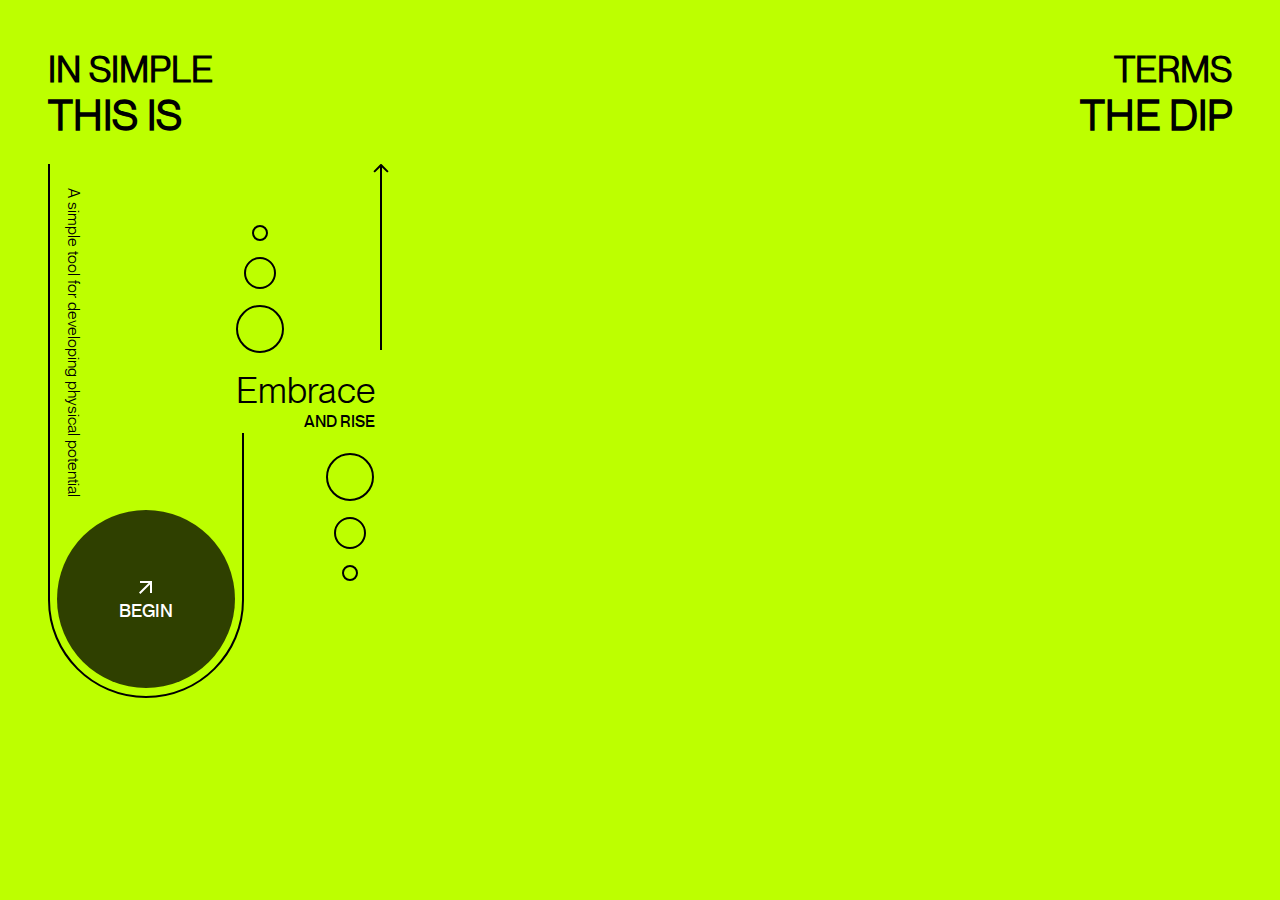
==== index.html @ 03c1efed "Colors are now set as variables" ====
<!DOCTYPE html>
<html lang="en">
<head>
    <meta charset="UTF-8">
    <meta http-equiv="X-UA-Compatible" content="IE=edge">
    <meta name="viewport" content="width=device-width, initial-scale=1.0">

    <!-- Style CSS -->
    <link rel="stylesheet" href="css-&-scss/style.css">
    <!-- Style CSS -->

    <title>The DIP</title>
</head>
<body>
    <div id="entry-screen" class="content-wrapper-dip">
    
        <!-- ::::: App title ::::: -->
        <div class="introductions">
            <div class="text-line-1">
                <h1 class="display-6">IN SIMPLE</h1>
                <h1 class="display-6">TERMS</h1>
            </div>
            <div class="text-line-2">
                <h1 class="display-5">THIS IS</h1>
                <h1 class="display-5">THE DIP</h1>
            </div>
        </div>
        <!-- ::::: App title ::::: -->

        <!-- ::::: The enterance to the app ::::: -->
        <div class="gate">

            <!-- ::: Vertical explain text ::: -->
            <p class="vertical-text body-1">A simple tool for developing  physical potential</p>
            <!-- ::: Vertical explain text ::: -->

            <!-- ::: Begin button ::: -->
            <button onclick="window.location.href = 'workout-option.html';" class="begin-button lead-3">
                <img src="assets/icons/arrow_outward.svg" alt="Go icon">
                BEGIN
            </button>
            <!-- ::: Begin button ::: -->

            <!-- ::: Half circle with extending lines ::: -->
            <img src="assets/first-page-lines/fpl-01.svg" alt="simple-curved-line">
            <!-- ::: Half circle with extending lines ::: -->

            <!-- ::: Motivation section ::: -->
            <div class="motivation-section">
                <p class="display-6">Embrace</p>
                <p class="body-1-bold">AND RISE</p>
                <div class="circle-group-1">
                    <svg width="16" height="16" viewBox="0 0 16 16" fill="none" xmlns="http://www.w3.org/2000/svg">
                        <circle cx="8" cy="8" r="7" stroke="black" stroke-width="2"/>
                    </svg>
                    <svg width="32" height="32" viewBox="0 0 32 32" fill="none" xmlns="http://www.w3.org/2000/svg">
                        <circle cx="16" cy="16" r="15" stroke="black" stroke-width="2"/>
                    </svg>
                    <svg width="48" height="48" viewBox="0 0 48 48" fill="none" xmlns="http://www.w3.org/2000/svg">
                        <circle cx="24" cy="24" r="23" stroke="black" stroke-width="2"/>
                    </svg>                                                
                </div>
                <div class="circle-group-2">
                    <svg width="16" height="16" viewBox="0 0 16 16" fill="none" xmlns="http://www.w3.org/2000/svg">
                        <circle cx="8" cy="8" r="7" stroke="black" stroke-width="2"/>
                    </svg>
                    <svg width="32" height="32" viewBox="0 0 32 32" fill="none" xmlns="http://www.w3.org/2000/svg">
                        <circle cx="16" cy="16" r="15" stroke="black" stroke-width="2"/>
                    </svg>
                    <svg width="48" height="48" viewBox="0 0 48 48" fill="none" xmlns="http://www.w3.org/2000/svg">
                        <circle cx="24" cy="24" r="23" stroke="black" stroke-width="2"/>
                    </svg>                                                
                </div>
            </div>
            <!-- ::: Motivation section ::: -->

            <!-- ::: Always up arrow ::: -->
            <img class="fpl-02" src="assets/first-page-lines/fpl-02.svg" alt="always up arrow">
            <!-- ::: Always up arrow ::: -->
        </div>
        <!-- ::::: The enterance to the app ::::: -->

    </div> 
    <!-- <canvas id="gradient-canvas" data-transition-in /></canvas> -->
    <!-- ::::: Scripts ::::: -->
    <!-- <script src="js/Gradient.js"></script> -->
    <!-- <script src="js/app.js"></script> -->
    <!-- ::::: Scripts ::::: -->
</body>
</html>
---- css-&-scss/style.css ----
:root {
  --black: 0, 0, 0;
  --white: 255, 255, 255;
  --background-color: 189, 255, 0;
  --type-color-black: rgba(var(--black));
  --type-color-white: rgba(var(--white));
  --color-black-opacity: rgba(var(--black), 0.75);
}

@font-face {
  font-family: "pp_neue_montrealbold";
  src: url("../neue-montreal/ppneuemontreal-bold-webfont.woff2") format("woff2"), url("../neue-montreal/ppneuemontreal-bold-webfont.woff") format("woff");
  font-weight: normal;
  font-style: normal;
}
@font-face {
  font-family: "pp_neue_montrealbook";
  src: url("../neue-montreal/ppneuemontreal-book-webfont.woff2") format("woff2"), url("../neue-montreal/ppneuemontreal-book-webfont.woff") format("woff");
  font-weight: normal;
  font-style: normal;
}
@font-face {
  font-family: "pp_neue_montrealmedium";
  src: url("../neue-montreal/ppneuemontreal-medium-webfont.woff2") format("woff2"), url("../neue-montreal/ppneuemontreal-medium-webfont.woff") format("woff");
  font-weight: normal;
  font-style: normal;
}
@font-face {
  font-family: "pp_neue_montrealthin";
  src: url("../neue-montreal/ppneuemontreal-thin-webfont.woff2") format("woff2"), url("../neue-montreal/ppneuemontreal-thin-webfont.woff") format("woff");
  font-weight: normal;
  font-style: normal;
}
.display-3 {
  font-size: 64px;
  font-family: "pp_neue_montrealthin";
  color: var(--type-color-black);
}

.display-5 {
  font-size: 42px;
  font-family: "pp_neue_montrealbook";
}

.display-6 {
  font-size: 36px;
  font-family: "pp_neue_montrealbook";
}

.lead-3 {
  font-size: 18px;
  font-family: "pp_neue_montrealmedium";
}

.body-1 {
  font-size: 16px;
  font-family: "pp_neue_montrealbook";
  line-height: 1.5;
}

.body-1-bold {
  font-size: 16px;
  font-family: "pp_neue_montrealmedium";
}

button {
  border: none;
  padding: 1em;
  background-color: rgba(var(--black), 0.75);
  color: var(--type-color-white);
  font-size: 18px;
  font-family: "pp_neue_montrealmedium";
}

button:hover {
  transition: 2000;
  background-color: rgba(var(--black), 0.5);
  transition: 0.5s;
}

.gate button {
  width: 178px;
  height: 178px;
  border-radius: 100%;
}

.begin-button {
  display: flex;
  flex-direction: column;
  justify-content: center;
  align-items: center;
  position: absolute;
  top: 346px;
  left: 9px;
}

input {
  background: none;
  box-sizing: border-box;
  width: 100%;
  padding: 16px 0;
  text-align: center;
  border-radius: 16px;
  border: solid 2px var(--type-color-black);
  color: var(--type-color-black);
  transition: background 0.5s;
}

input:focus {
  background: rgba(var(--black), 0.75);
  color: var(--type-color-white);
}

input::-moz-placeholder {
  color: var(--type-color-black);
  font-size: 16px;
  font-family: "pp_neue_montrealbook";
  line-height: 1.5;
  -moz-transition: color 0.5s;
  transition: color 0.5s;
}

input::placeholder {
  color: var(--type-color-black);
  font-size: 16px;
  font-family: "pp_neue_montrealbook";
  line-height: 1.5;
  transition: color 0.5s;
}

input:focus::-moz-placeholder {
  color: rgba(var(--white), 0.5);
}

input:focus::placeholder {
  color: rgba(var(--white), 0.5);
}

input[type=date],
input[type=time] {
  padding-left: 24px;
  padding-right: 24px;
}

body {
  margin: 0px;
  padding: 0px;
  box-sizing: border-box;
  background: rgb(var(--background-color));
}

#entry-screen {
  margin: 48px 0px;
}

#workout-option-screen {
  margin-top: 24px;
}

#date-and-time-screen {
  height: 100vh;
}

.introductions {
  display: flex;
  flex-direction: column;
  padding-bottom: 24px;
}
.introductions .text-line-1,
.introductions .text-line-2 {
  display: flex;
  flex-direction: row;
  justify-content: space-between;
  padding: 0 48px;
  margin: 0px;
}
.introductions h1 {
  padding: 0px;
  margin: 0px;
}

.gate {
  position: relative;
  margin: 0 48px;
}

.vertical-text {
  color: var(--type-color-black);
  position: absolute;
  rotate: 90deg;
  top: 150px;
  left: -130px;
}

.motivation-section {
  position: absolute;
  left: 188px;
  top: 205px;
}
.motivation-section p {
  padding: 0px;
  margin: 0px;
}
.motivation-section .body-1-bold {
  text-align: right;
}

.fpl-02 {
  position: absolute;
  left: 325px;
}

.circle-group-1 {
  position: absolute;
  top: -144px;
  display: flex;
  flex-direction: column;
  align-items: center;
  gap: 16px;
}

.circle-group-2 {
  position: absolute;
  top: 84px;
  left: 90px;
  display: flex;
  flex-direction: column-reverse;
  align-items: center;
  gap: 16px;
}

.workout-selector .carousel {
  font-size: 0px;
  cursor: pointer;
  overflow: hidden;
  white-space: nowrap;
}

.carousel img {
  height: 275px;
  width: 100%;
}

.carousel img:first-child {
  margin-left: 0px;
}

.vertical-crop-mark-wrapper {
  display: flex;
  justify-content: center;
}
.vertical-crop-mark-wrapper .top-crop-mark {
  padding-bottom: 32px;
}
.vertical-crop-mark-wrapper .bottom-crop-mark {
  padding-top: 32px;
}

.horizontal-crop-mark-wrapper {
  display: flex;
  justify-content: space-between;
  padding: 0 24px;
  position: relative;
  top: 140px;
}

.indicator-dots {
  display: flex;
  flex-direction: row;
  gap: 24px;
  justify-content: center;
  padding: 24px 0px;
}
.indicator-dots .dot {
  padding: 0px;
  margin: 0px;
}

.activated-content .inactive-dot {
  display: none;
}
.activated-content .active-dot {
  display: block;
}

.inactivated-content .inactive-dot {
  display: block;
}
.inactivated-content .active-dot {
  display: none;
}

.inactive-workout-desc {
  display: none;
}

.active-workout-desc {
  display: flex;
}

.workout-desc {
  flex-direction: row;
  padding: 0px 24px;
  gap: 48px;
}
.workout-desc .text-block {
  display: flex;
  flex-direction: column;
  gap: 8px;
}
.workout-desc h1,
.workout-desc p {
  padding: 0px;
  margin: 0px;
  text-align: justify;
}
.workout-desc button {
  border-radius: 50px;
}

.date-and-time-option {
  display: flex;
  flex-direction: column;
  align-items: center;
  gap: 24px;
  padding: 0 24px;
}
.date-and-time-option .start-button {
  display: flex;
  flex-grow: 1;
  align-items: center;
  justify-content: center;
  gap: 4px;
  width: 100%;
  border-radius: 24px;
}
.date-and-time-option .top-crop-mark {
  padding-top: 24px;
}
.date-and-time-option .bottom-crop-mark {
  padding-bottom: 24px;
}

.start-button-wrapper {
  display: flex;
  width: 100%;
  flex-grow: 1;
}

.date-and-time-tittle-wrapper h1 {
  margin: 0px;
}

.date-and-time {
  display: flex;
  flex-direction: column;
  align-items: center;
  gap: 4px;
  width: 100%;
}
.date-and-time .dnt-forum {
  display: flex;
  justify-content: center;
  gap: 16px;
  width: 100%;
}
.date-and-time h1,
.date-and-time p {
  padding: 0px;
  margin: 0px;
}

.workout-option {
  display: flex;
  flex-direction: column;
  align-items: center;
  gap: 24px;
  height: 100vh;
  padding: 0 24px;
}
.workout-option .completion-button-wrapper {
  width: 100%;
  padding-bottom: 24px;
}
.workout-option .completion-button-wrapper button {
  width: 100%;
  display: flex;
  gap: 4px;
  justify-content: center;
  border-radius: 24px;
}

.workout-header {
  display: flex;
  flex-direction: column;
  align-items: center;
  justify-content: center;
  gap: 24px;
}
.workout-header .small-workout-icon-wrapper {
  padding-top: 24px;
}
.workout-header .workout-tittle-wrapper h1 {
  padding: 0px;
  margin: 0px;
}

.workout-content {
  display: flex;
  flex-direction: column;
  flex-grow: 1;
  gap: 24px;
  justify-content: center;
}

.current-workout-input-section {
  display: flex;
  flex-direction: column;
  align-items: center;
  gap: 4px;
  width: 100%;
}
.current-workout-input-section .wnr-forum {
  display: flex;
  justify-content: center;
  gap: 16px;
  width: 100%;
}
.current-workout-input-section h1,
.current-workout-input-section p {
  padding: 0px;
  margin: 0px;
}

.current-workout,
.previous-workout {
  display: flex;
  flex-direction: column;
  justify-content: center;
  align-items: center;
  gap: 4px;
}
.current-workout .current-stats,
.current-workout .previous-stats,
.previous-workout .current-stats,
.previous-workout .previous-stats {
  display: flex;
  flex-direction: row;
  justify-content: center;
  align-items: center;
  gap: 24px;
}
.current-workout .section-crop-marks,
.previous-workout .section-crop-marks {
  display: flex;
  flex-direction: row;
  justify-content: space-between;
  width: 380px;
  position: relative;
  bottom: 47px;
}
.current-workout p,
.current-workout h1,
.previous-workout p,
.previous-workout h1 {
  padding: 0px;
  padding: 0px;
  margin: 0px;
  margin: 0px;
}

#finish-screen {
  display: flex;
  flex-direction: column;
  gap: 48px;
  justify-content: center;
  align-items: center;
  height: 100vh;
}
#finish-screen h1, #finish-screen h2 {
  padding: 0px;
  margin: 0px;
  text-align: center;
}
#finish-screen .tittle-wrapper {
  width: 100%;
}
#finish-screen .section-crop-marks {
  display: flex;
  flex-direction: row;
  justify-content: space-between;
  width: 380px;
  position: relative;
  bottom: 24px;
}/*# sourceMappingURL=style.css.map */
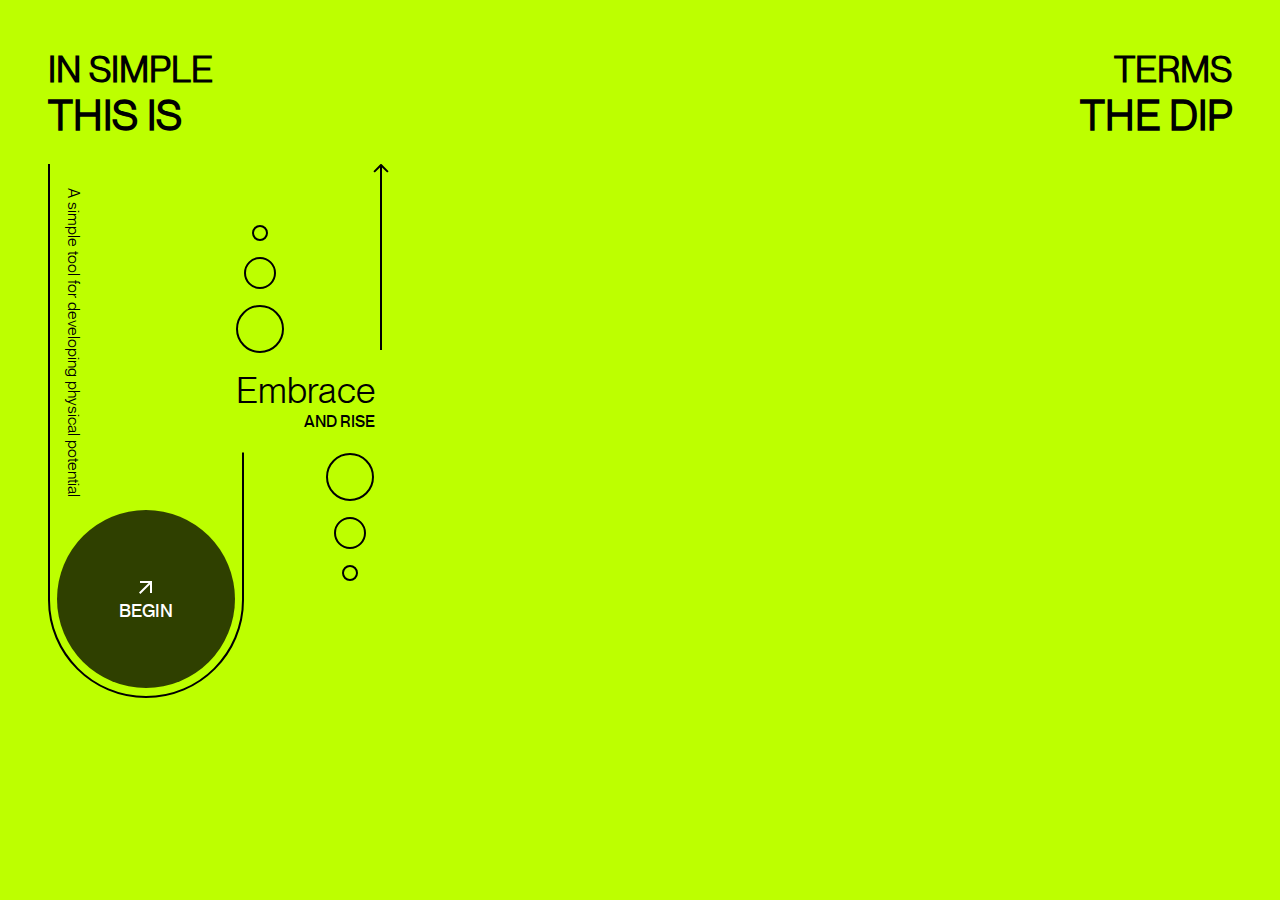
==== commit 2793dce1: "Added some line animations to first page" ====
--- a/index.html
+++ b/index.html
@@ -42,7 +42,10 @@
             <!-- ::: Begin button ::: -->
 
             <!-- ::: Half circle with extending lines ::: -->
-            <img src="assets/first-page-lines/fpl-01.svg" alt="simple-curved-line">
+            <svg class="curved-line" width="196" height="534" viewBox="0 0 196 534" fill="none" xmlns="http://www.w3.org/2000/svg" alt="simple-curved-line">
+                <path d="M1 0V436C1 489.572 44.4284 533 98 533C151.572 533 195 489.572 195 436V269" stroke="black" stroke-width="2"/>
+            </svg>
+            
             <!-- ::: Half circle with extending lines ::: -->
 
             <!-- ::: Motivation section ::: -->
@@ -50,24 +53,24 @@
                 <p class="display-6">Embrace</p>
                 <p class="body-1-bold">AND RISE</p>
                 <div class="circle-group-1">
-                    <svg width="16" height="16" viewBox="0 0 16 16" fill="none" xmlns="http://www.w3.org/2000/svg">
+                    <svg class="small-circle" width="16" height="16" viewBox="0 0 16 16" fill="none" xmlns="http://www.w3.org/2000/svg">
                         <circle cx="8" cy="8" r="7" stroke="black" stroke-width="2"/>
                     </svg>
-                    <svg width="32" height="32" viewBox="0 0 32 32" fill="none" xmlns="http://www.w3.org/2000/svg">
+                    <svg class="medium-circle" width="32" height="32" viewBox="0 0 32 32" fill="none" xmlns="http://www.w3.org/2000/svg">
                         <circle cx="16" cy="16" r="15" stroke="black" stroke-width="2"/>
                     </svg>
-                    <svg width="48" height="48" viewBox="0 0 48 48" fill="none" xmlns="http://www.w3.org/2000/svg">
+                    <svg class="big-circle" width="48" height="48" viewBox="0 0 48 48" fill="none" xmlns="http://www.w3.org/2000/svg">
                         <circle cx="24" cy="24" r="23" stroke="black" stroke-width="2"/>
                     </svg>                                                
                 </div>
                 <div class="circle-group-2">
-                    <svg width="16" height="16" viewBox="0 0 16 16" fill="none" xmlns="http://www.w3.org/2000/svg">
+                    <svg class="small-circle" width="16" height="16" viewBox="0 0 16 16" fill="none" xmlns="http://www.w3.org/2000/svg">
                         <circle cx="8" cy="8" r="7" stroke="black" stroke-width="2"/>
                     </svg>
-                    <svg width="32" height="32" viewBox="0 0 32 32" fill="none" xmlns="http://www.w3.org/2000/svg">
+                    <svg class="medium-circle" width="32" height="32" viewBox="0 0 32 32" fill="none" xmlns="http://www.w3.org/2000/svg">
                         <circle cx="16" cy="16" r="15" stroke="black" stroke-width="2"/>
                     </svg>
-                    <svg width="48" height="48" viewBox="0 0 48 48" fill="none" xmlns="http://www.w3.org/2000/svg">
+                    <svg class="big-circle" width="48" height="48" viewBox="0 0 48 48" fill="none" xmlns="http://www.w3.org/2000/svg">
                         <circle cx="24" cy="24" r="23" stroke="black" stroke-width="2"/>
                     </svg>                                                
                 </div>
@@ -75,7 +78,9 @@
             <!-- ::: Motivation section ::: -->
 
             <!-- ::: Always up arrow ::: -->
-            <img class="fpl-02" src="assets/first-page-lines/fpl-02.svg" alt="always up arrow">
+            <svg class="fpl-02" width="16" height="186" viewBox="0 0 16 186" fill="none" xmlns="http://www.w3.org/2000/svg">
+                <path d="M8.70711 0.292893C8.31658 -0.0976311 7.68342 -0.0976311 7.29289 0.292893L0.928932 6.65685C0.538408 7.04738 0.538408 7.68054 0.928932 8.07107C1.31946 8.46159 1.95262 8.46159 2.34315 8.07107L8 2.41421L13.6569 8.07107C14.0474 8.46159 14.6805 8.46159 15.0711 8.07107C15.4616 7.68054 15.4616 7.04738 15.0711 6.65685L8.70711 0.292893ZM7 1L7.00001 186L9.00001 186L9 1L7 1Z" fill="black"/>
+            </svg> 
             <!-- ::: Always up arrow ::: -->
         </div>
         <!-- ::::: The enterance to the app ::::: -->
--- a/css-&-scss/style.css
+++ b/css-&-scss/style.css
@@ -217,6 +217,7 @@
   flex-direction: column;
   align-items: center;
   gap: 16px;
+  min-width: 48px;
 }
 
 .circle-group-2 {
@@ -492,4 +493,74 @@
   width: 380px;
   position: relative;
   bottom: 24px;
+}
+
+.big-circle {
+  animation: big-shrinkage 2.5s linear forwards;
+  animation-iteration-count: infinite;
+}
+
+@keyframes big-shrinkage {
+  0% {
+    width: 48px;
+  }
+  50% {
+    width: 42px;
+  }
+  100% {
+    width: 48px;
+  }
+}
+.medium-circle {
+  animation: medium-shrinkage 2.5s linear;
+  animation-iteration-count: infinite;
+}
+
+@keyframes medium-shrinkage {
+  0% {
+    width: 28px;
+  }
+  50% {
+    width: 32px;
+  }
+  100% {
+    width: 28px;
+  }
+}
+.small-circle {
+  animation: small-shrinkage 2.5s linear;
+  animation-iteration-count: infinite;
+}
+
+@keyframes small-shrinkage {
+  0% {
+    width: 16px;
+  }
+  50% {
+    width: 12px;
+  }
+  100% {
+    width: 16px;
+  }
+}
+.curved-line {
+  stroke-dasharray: 908;
+  stroke-dashoffset: 20;
+  animation: curved-line-broken-stroke 5s linear;
+  animation-iteration-count: infinite;
+}
+
+@keyframes curved-line-broken-stroke {
+  0% {
+    stroke-dasharray: 908;
+    stroke-dashoffset: 20;
+  }
+  50% {
+    stroke-dasharray: 908;
+    stroke-dashoffset: 28;
+  }
+  100% {
+    stroke-dasharray: 908;
+    stroke-dashoffset: 20;
+  }
 }/*# sourceMappingURL=style.css.map */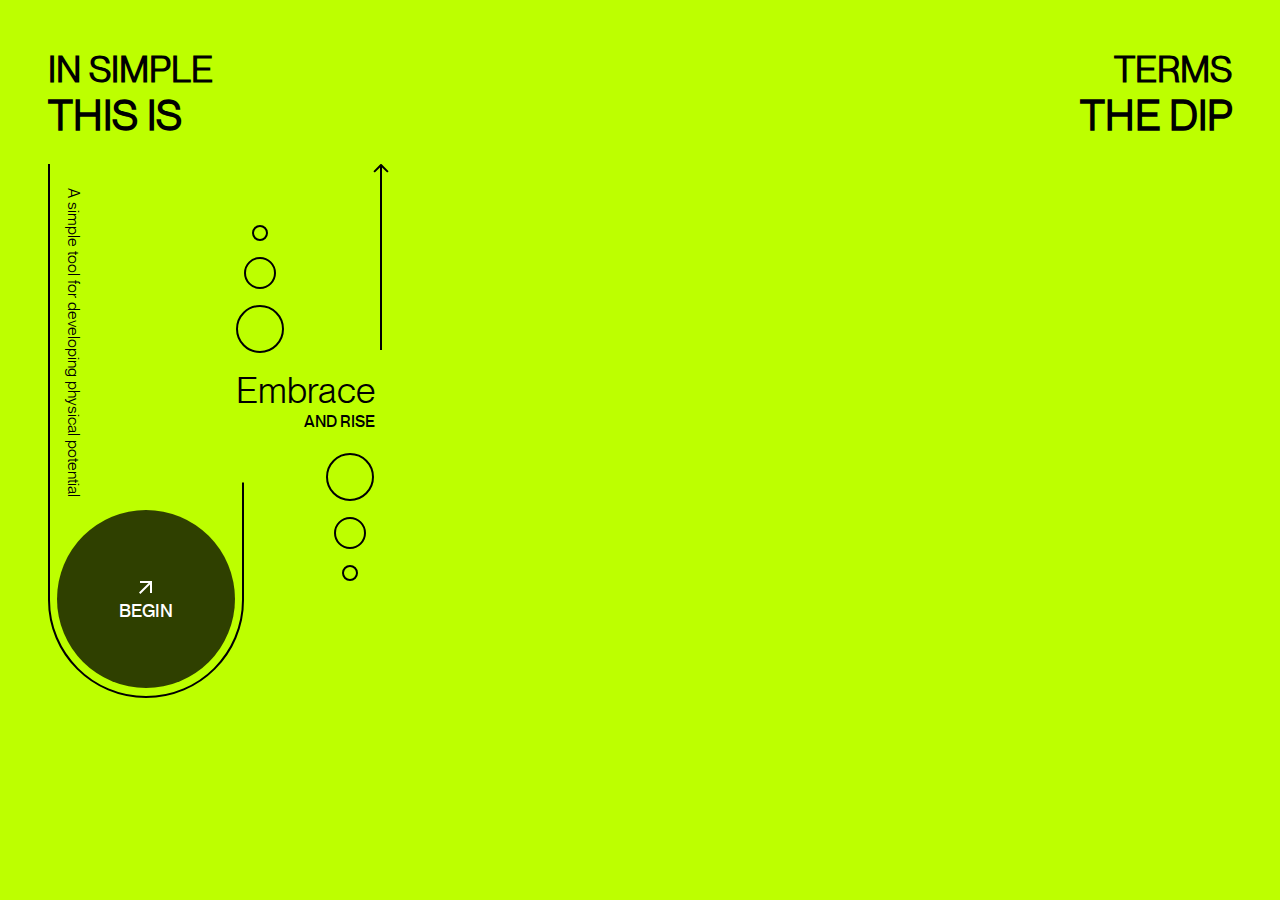
==== commit 7356beeb: "Added some interactivity to the index screen" ====
--- a/index.html
+++ b/index.html
@@ -78,7 +78,7 @@
             <!-- ::: Motivation section ::: -->
 
             <!-- ::: Always up arrow ::: -->
-            <svg class="fpl-02" width="16" height="186" viewBox="0 0 16 186" fill="none" xmlns="http://www.w3.org/2000/svg">
+            <svg class="always-up-arrow" width="16" height="186" viewBox="0 0 16 186" fill="none" xmlns="http://www.w3.org/2000/svg">
                 <path d="M8.70711 0.292893C8.31658 -0.0976311 7.68342 -0.0976311 7.29289 0.292893L0.928932 6.65685C0.538408 7.04738 0.538408 7.68054 0.928932 8.07107C1.31946 8.46159 1.95262 8.46159 2.34315 8.07107L8 2.41421L13.6569 8.07107C14.0474 8.46159 14.6805 8.46159 15.0711 8.07107C15.4616 7.68054 15.4616 7.04738 15.0711 6.65685L8.70711 0.292893ZM7 1L7.00001 186L9.00001 186L9 1L7 1Z" fill="black"/>
             </svg> 
             <!-- ::: Always up arrow ::: -->
--- a/css-&-scss/style.css
+++ b/css-&-scss/style.css
@@ -205,7 +205,7 @@
   text-align: right;
 }
 
-.fpl-02 {
+.always-up-arrow {
   position: absolute;
   left: 325px;
 }
@@ -545,7 +545,7 @@
 }
 .curved-line {
   stroke-dasharray: 908;
-  stroke-dashoffset: 20;
+  stroke-dashoffset: 50;
   animation: curved-line-broken-stroke 5s linear;
   animation-iteration-count: infinite;
 }
@@ -553,7 +553,7 @@
 @keyframes curved-line-broken-stroke {
   0% {
     stroke-dasharray: 908;
-    stroke-dashoffset: 20;
+    stroke-dashoffset: 50;
   }
   50% {
     stroke-dasharray: 908;
@@ -561,6 +561,23 @@
   }
   100% {
     stroke-dasharray: 908;
-    stroke-dashoffset: 20;
+    stroke-dashoffset: 50;
+  }
+}
+.always-up-arrow {
+  top: 0;
+  animation: arrow-movement 2.5s linear;
+  animation-iteration-count: infinite;
+}
+
+@keyframes arrow-movement {
+  0% {
+    top: 0px;
+  }
+  50% {
+    top: 8px;
+  }
+  100% {
+    top: 0px;
   }
 }/*# sourceMappingURL=style.css.map */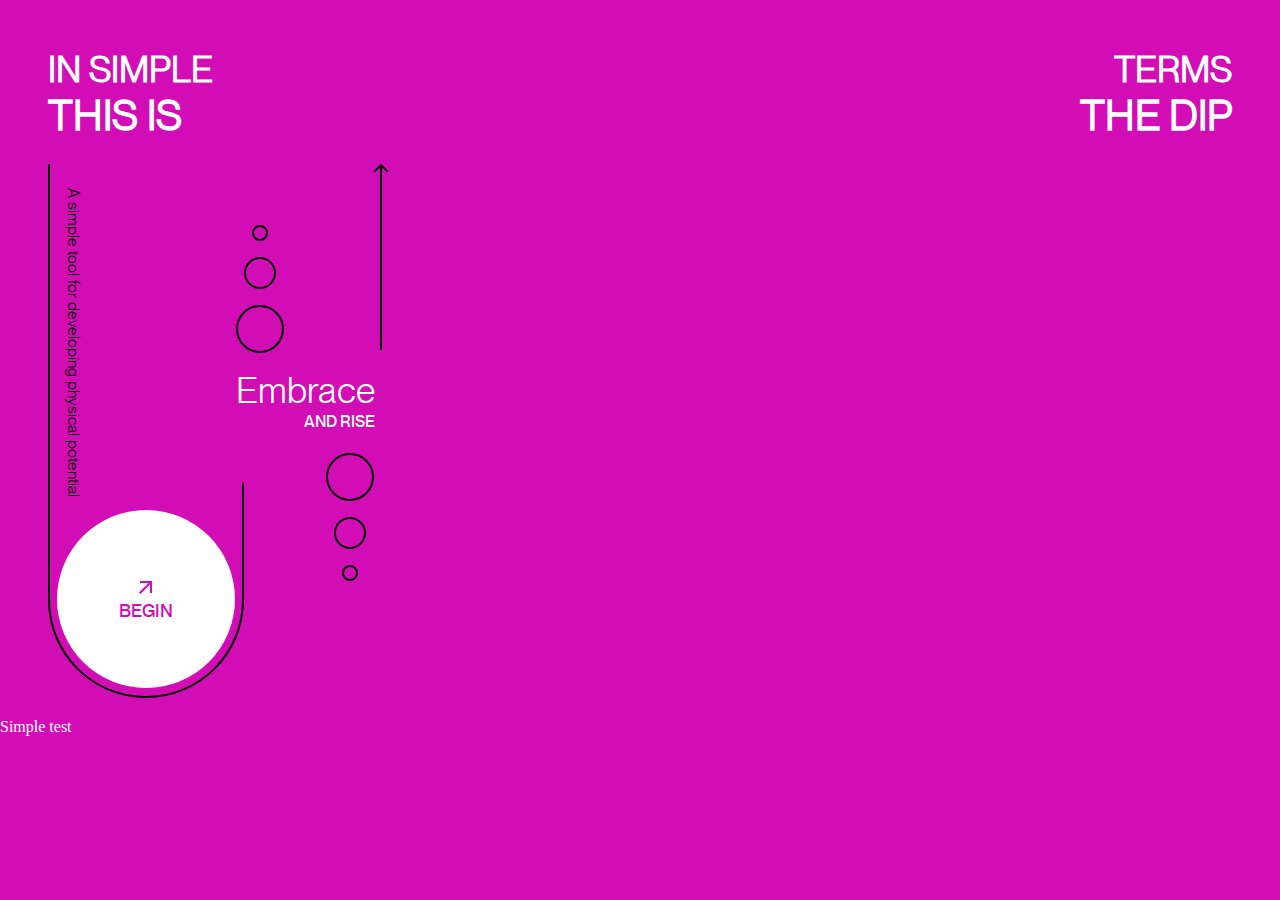
==== commit 12b81eea: "Button icons now change colors to match background" ====
--- a/index.html
+++ b/index.html
@@ -36,7 +36,14 @@
 
             <!-- ::: Begin button ::: -->
             <button onclick="window.location.href = 'workout-option.html';" class="begin-button lead-3">
-                <img src="assets/icons/arrow_outward.svg" alt="Go icon">
+                <svg width="24" height="24" viewBox="0 0 24 24" xmlns="http://www.w3.org/2000/svg" alt="Go icon">
+                    <mask id="mask0_30_18" style="mask-type:alpha" maskUnits="userSpaceOnUse" x="0" y="0" width="24" height="24">
+                    <rect width="24" height="24"/>
+                    </mask>
+                    <g mask="url(#mask0_30_18)">
+                    <path d="M6.4 18L5 16.6L14.6 7H6V5H18V17H16V8.4L6.4 18Z" fill="white"/>
+                    </g>
+                </svg>
                 BEGIN
             </button>
             <!-- ::: Begin button ::: -->
@@ -53,24 +60,24 @@
                 <p class="display-6">Embrace</p>
                 <p class="body-1-bold">AND RISE</p>
                 <div class="circle-group-1">
-                    <svg class="small-circle" width="16" height="16" viewBox="0 0 16 16" fill="none" xmlns="http://www.w3.org/2000/svg">
+                    <svg class="small-circle colorful-svgs" width="16" height="16" viewBox="0 0 16 16" fill="none" xmlns="http://www.w3.org/2000/svg">
                         <circle cx="8" cy="8" r="7" stroke="black" stroke-width="2"/>
                     </svg>
-                    <svg class="medium-circle" width="32" height="32" viewBox="0 0 32 32" fill="none" xmlns="http://www.w3.org/2000/svg">
+                    <svg class="medium-circle colorful-svgs" width="32" height="32" viewBox="0 0 32 32" fill="none" xmlns="http://www.w3.org/2000/svg">
                         <circle cx="16" cy="16" r="15" stroke="black" stroke-width="2"/>
                     </svg>
-                    <svg class="big-circle" width="48" height="48" viewBox="0 0 48 48" fill="none" xmlns="http://www.w3.org/2000/svg">
+                    <svg class="big-circle colorful-svgs" width="48" height="48" viewBox="0 0 48 48" fill="none" xmlns="http://www.w3.org/2000/svg">
                         <circle cx="24" cy="24" r="23" stroke="black" stroke-width="2"/>
                     </svg>                                                
                 </div>
                 <div class="circle-group-2">
-                    <svg class="small-circle" width="16" height="16" viewBox="0 0 16 16" fill="none" xmlns="http://www.w3.org/2000/svg">
+                    <svg class="small-circle colorful-svgs" width="16" height="16" viewBox="0 0 16 16" fill="none" xmlns="http://www.w3.org/2000/svg">
                         <circle cx="8" cy="8" r="7" stroke="black" stroke-width="2"/>
                     </svg>
-                    <svg class="medium-circle" width="32" height="32" viewBox="0 0 32 32" fill="none" xmlns="http://www.w3.org/2000/svg">
+                    <svg class="medium-circle colorful-svgs" width="32" height="32" viewBox="0 0 32 32" fill="none" xmlns="http://www.w3.org/2000/svg">
                         <circle cx="16" cy="16" r="15" stroke="black" stroke-width="2"/>
                     </svg>
-                    <svg class="big-circle" width="48" height="48" viewBox="0 0 48 48" fill="none" xmlns="http://www.w3.org/2000/svg">
+                    <svg class="big-circle colorful-svgs" width="48" height="48" viewBox="0 0 48 48" fill="none" xmlns="http://www.w3.org/2000/svg">
                         <circle cx="24" cy="24" r="23" stroke="black" stroke-width="2"/>
                     </svg>                                                
                 </div>
@@ -85,10 +92,13 @@
         </div>
         <!-- ::::: The enterance to the app ::::: -->
 
+        <p class="mock-file">Simple test</p>
+
     </div> 
     <!-- <canvas id="gradient-canvas" data-transition-in /></canvas> -->
     <!-- ::::: Scripts ::::: -->
     <!-- <script src="js/Gradient.js"></script> -->
+    <script src="js/changin-background-color.js"></script>
     <!-- <script src="js/app.js"></script> -->
     <!-- ::::: Scripts ::::: -->
 </body>
--- a/css-&-scss/style.css
+++ b/css-&-scss/style.css
@@ -25,15 +25,9 @@
   font-weight: normal;
   font-style: normal;
 }
-@font-face {
-  font-family: "pp_neue_montrealthin";
-  src: url("../neue-montreal/ppneuemontreal-thin-webfont.woff2") format("woff2"), url("../neue-montreal/ppneuemontreal-thin-webfont.woff") format("woff");
-  font-weight: normal;
-  font-style: normal;
-}
 .display-3 {
   font-size: 64px;
-  font-family: "pp_neue_montrealthin";
+  font-family: "pp_neue_montrealbook";
   color: var(--type-color-black);
 }
 
@@ -249,11 +243,14 @@
 .vertical-crop-mark-wrapper {
   display: flex;
   justify-content: center;
+  height: 56px;
 }
 .vertical-crop-mark-wrapper .top-crop-mark {
+  position: relative;
   padding-bottom: 32px;
 }
 .vertical-crop-mark-wrapper .bottom-crop-mark {
+  position: relative;
   padding-top: 32px;
 }
 
@@ -356,12 +353,14 @@
   display: flex;
   flex-direction: column;
   align-items: center;
+  flex-grow: 1;
   gap: 4px;
   width: 100%;
 }
 .date-and-time .dnt-forum {
   display: flex;
   justify-content: center;
+  flex-grow: 1;
   gap: 16px;
   width: 100%;
 }
@@ -580,4 +579,53 @@
   100% {
     top: 0px;
   }
+}
+.horizontal-crop-mark-wrapper {
+  padding: 0 24px;
+  animation: horizontal-crop-mark-movement 2.5s linear;
+  animation-iteration-count: infinite;
+}
+
+@keyframes horizontal-crop-mark-movement {
+  0% {
+    padding: 0 24px;
+  }
+  50% {
+    padding: 0 48px;
+  }
+  100% {
+    padding: 0 24px;
+  }
+}
+.top-crop-mark {
+  animation: vertical-top-crop-mark-wrapper 2.5s linear;
+  animation-iteration-count: infinite;
+}
+
+@keyframes vertical-top-crop-mark-wrapper {
+  0% {
+    top: 0px;
+  }
+  50% {
+    top: 16px;
+  }
+  100% {
+    top: 0px;
+  }
+}
+.bottom-crop-mark {
+  animation: vertical-bottom-crop-mark-wrapper 2.5s linear;
+  animation-iteration-count: infinite;
+}
+
+@keyframes vertical-bottom-crop-mark-wrapper {
+  0% {
+    bottom: 0px;
+  }
+  50% {
+    bottom: 16px;
+  }
+  100% {
+    bottom: 0px;
+  }
 }/*# sourceMappingURL=style.css.map */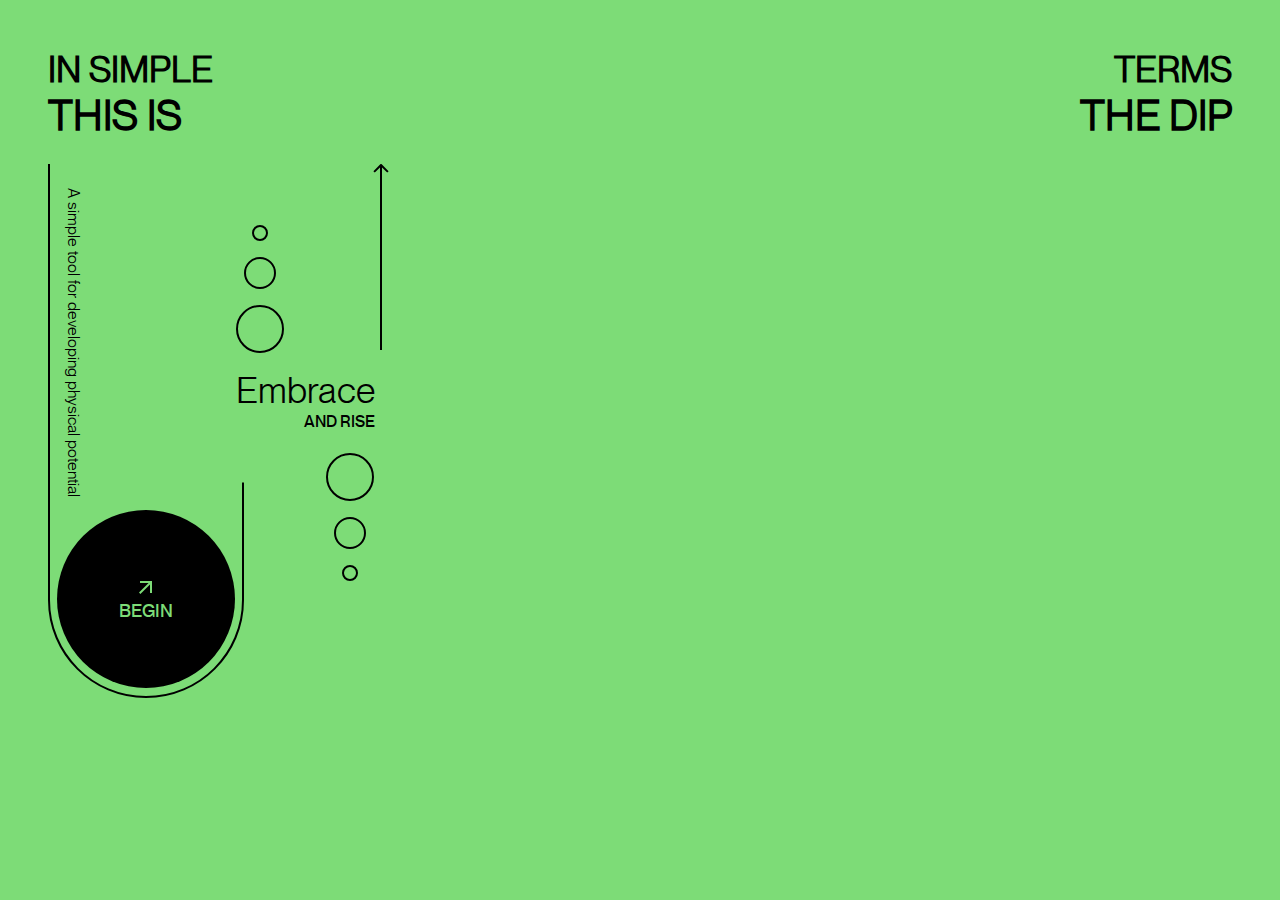
==== commit dd07a967: "testing out some logic" ====
--- a/index.html
+++ b/index.html
@@ -86,13 +86,11 @@
 
             <!-- ::: Always up arrow ::: -->
             <svg class="always-up-arrow" width="16" height="186" viewBox="0 0 16 186" fill="none" xmlns="http://www.w3.org/2000/svg">
-                <path d="M8.70711 0.292893C8.31658 -0.0976311 7.68342 -0.0976311 7.29289 0.292893L0.928932 6.65685C0.538408 7.04738 0.538408 7.68054 0.928932 8.07107C1.31946 8.46159 1.95262 8.46159 2.34315 8.07107L8 2.41421L13.6569 8.07107C14.0474 8.46159 14.6805 8.46159 15.0711 8.07107C15.4616 7.68054 15.4616 7.04738 15.0711 6.65685L8.70711 0.292893ZM7 1L7.00001 186L9.00001 186L9 1L7 1Z" fill="black"/>
+                <path class="color-line" d="M8.70711 0.292893C8.31658 -0.0976311 7.68342 -0.0976311 7.29289 0.292893L0.928932 6.65685C0.538408 7.04738 0.538408 7.68054 0.928932 8.07107C1.31946 8.46159 1.95262 8.46159 2.34315 8.07107L8 2.41421L13.6569 8.07107C14.0474 8.46159 14.6805 8.46159 15.0711 8.07107C15.4616 7.68054 15.4616 7.04738 15.0711 6.65685L8.70711 0.292893ZM7 1L7.00001 186L9.00001 186L9 1L7 1Z" fill="black"/>
             </svg> 
             <!-- ::: Always up arrow ::: -->
         </div>
         <!-- ::::: The enterance to the app ::::: -->
-
-        <p class="mock-file">Simple test</p>
 
     </div> 
     <!-- <canvas id="gradient-canvas" data-transition-in /></canvas> -->
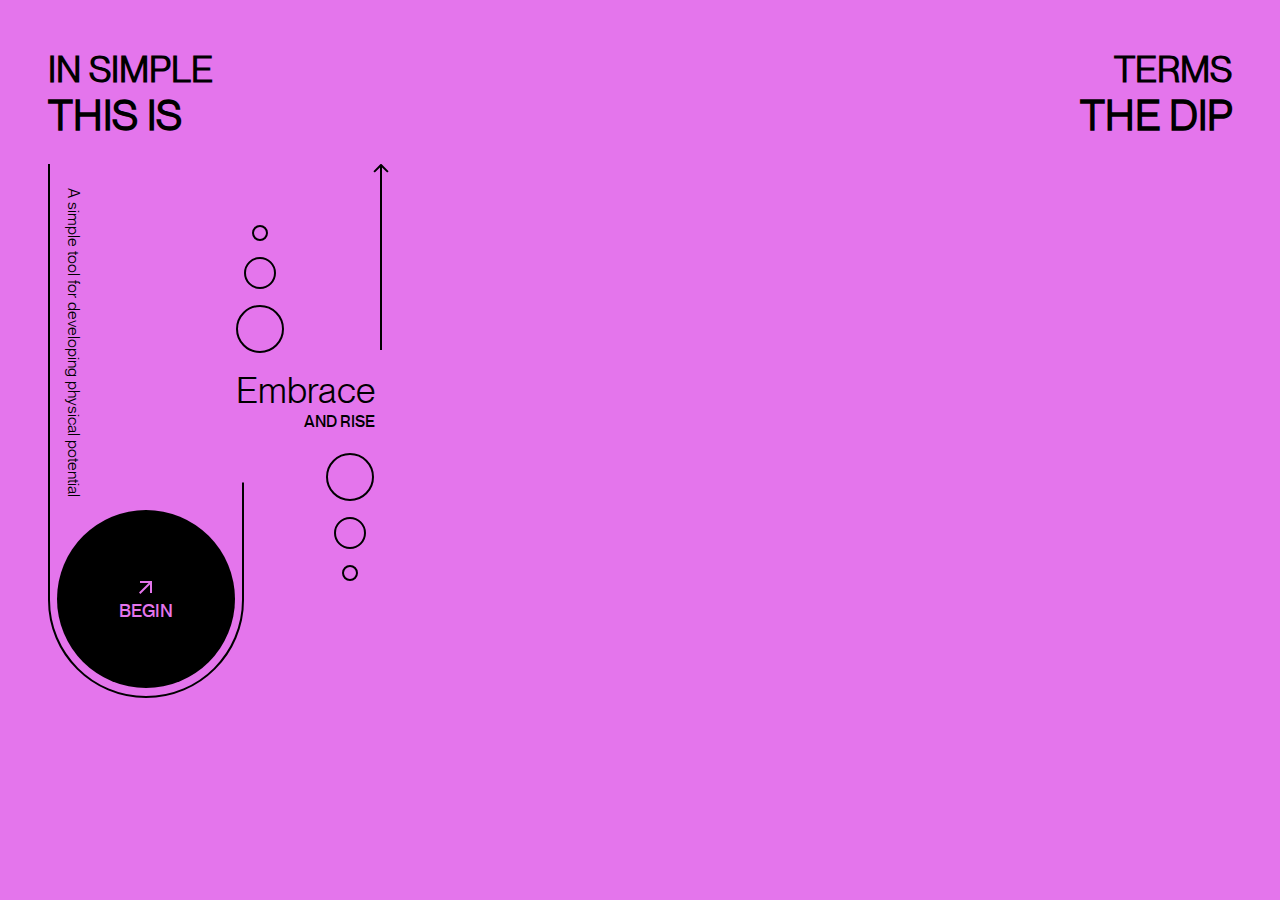
==== commit c7a14a8d: "Quick update" ====
--- a/index.html
+++ b/index.html
@@ -50,7 +50,7 @@
 
             <!-- ::: Half circle with extending lines ::: -->
             <svg class="curved-line" width="196" height="534" viewBox="0 0 196 534" fill="none" xmlns="http://www.w3.org/2000/svg" alt="simple-curved-line">
-                <path d="M1 0V436C1 489.572 44.4284 533 98 533C151.572 533 195 489.572 195 436V269" stroke="black" stroke-width="2"/>
+                <path class="crop-line" d="M1 0V436C1 489.572 44.4284 533 98 533C151.572 533 195 489.572 195 436V269" stroke="black" stroke-width="2"/>
             </svg>
             
             <!-- ::: Half circle with extending lines ::: -->
@@ -61,24 +61,24 @@
                 <p class="body-1-bold">AND RISE</p>
                 <div class="circle-group-1">
                     <svg class="small-circle colorful-svgs" width="16" height="16" viewBox="0 0 16 16" fill="none" xmlns="http://www.w3.org/2000/svg">
-                        <circle cx="8" cy="8" r="7" stroke="black" stroke-width="2"/>
+                        <circle class="crop-line" cx="8" cy="8" r="7" stroke="black" stroke-width="2"/>
                     </svg>
                     <svg class="medium-circle colorful-svgs" width="32" height="32" viewBox="0 0 32 32" fill="none" xmlns="http://www.w3.org/2000/svg">
-                        <circle cx="16" cy="16" r="15" stroke="black" stroke-width="2"/>
+                        <circle class="crop-line" cx="16" cy="16" r="15" stroke="black" stroke-width="2"/>
                     </svg>
                     <svg class="big-circle colorful-svgs" width="48" height="48" viewBox="0 0 48 48" fill="none" xmlns="http://www.w3.org/2000/svg">
-                        <circle cx="24" cy="24" r="23" stroke="black" stroke-width="2"/>
+                        <circle class="crop-line" cx="24" cy="24" r="23" stroke="black" stroke-width="2"/>
                     </svg>                                                
                 </div>
                 <div class="circle-group-2">
                     <svg class="small-circle colorful-svgs" width="16" height="16" viewBox="0 0 16 16" fill="none" xmlns="http://www.w3.org/2000/svg">
-                        <circle cx="8" cy="8" r="7" stroke="black" stroke-width="2"/>
+                        <circle class="crop-line" cx="8" cy="8" r="7" stroke="black" stroke-width="2"/>
                     </svg>
                     <svg class="medium-circle colorful-svgs" width="32" height="32" viewBox="0 0 32 32" fill="none" xmlns="http://www.w3.org/2000/svg">
-                        <circle cx="16" cy="16" r="15" stroke="black" stroke-width="2"/>
+                        <circle class="crop-line" cx="16" cy="16" r="15" stroke="black" stroke-width="2"/>
                     </svg>
                     <svg class="big-circle colorful-svgs" width="48" height="48" viewBox="0 0 48 48" fill="none" xmlns="http://www.w3.org/2000/svg">
-                        <circle cx="24" cy="24" r="23" stroke="black" stroke-width="2"/>
+                        <circle class="crop-line" cx="24" cy="24" r="23" stroke="black" stroke-width="2"/>
                     </svg>                                                
                 </div>
             </div>
--- a/css-&-scss/style.css
+++ b/css-&-scss/style.css
@@ -28,7 +28,6 @@
 .display-3 {
   font-size: 64px;
   font-family: "pp_neue_montrealbook";
-  color: var(--type-color-black);
 }
 
 .display-5 {
@@ -179,7 +178,6 @@
 }
 
 .vertical-text {
-  color: var(--type-color-black);
   position: absolute;
   rotate: 90deg;
   top: 150px;
@@ -476,6 +474,7 @@
   justify-content: center;
   align-items: center;
   height: 100vh;
+  padding: 0 24px;
 }
 #finish-screen h1, #finish-screen h2 {
   padding: 0px;
@@ -493,6 +492,16 @@
   position: relative;
   bottom: 24px;
 }
+#finish-screen .restart-button-wrapper {
+  width: 100%;
+}
+#finish-screen .restart-button-wrapper button {
+  width: 100%;
+  display: flex;
+  gap: 4px;
+  justify-content: center;
+  border-radius: 24px;
+}
 
 .big-circle {
   animation: big-shrinkage 2.5s linear forwards;
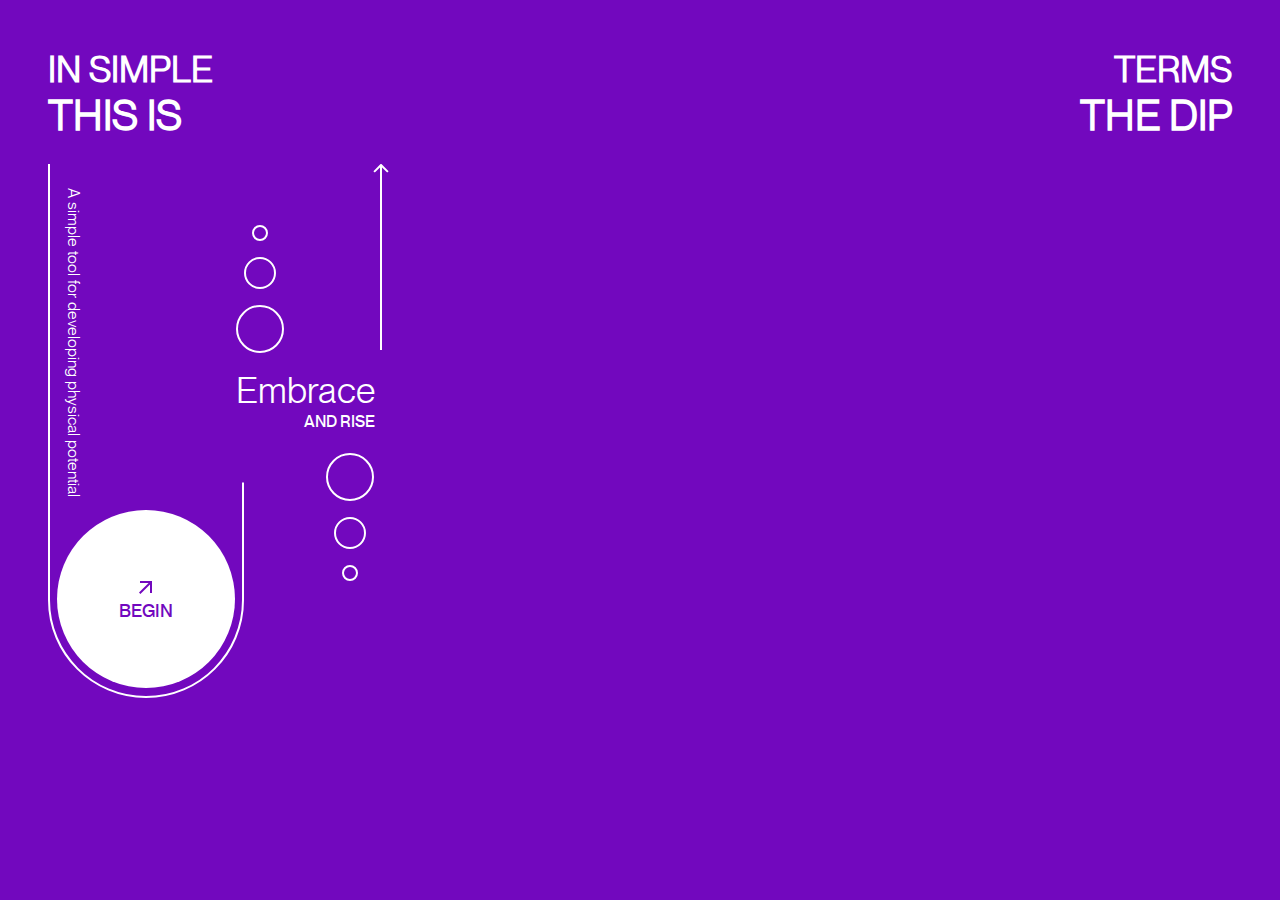
==== commit 177fea5e: "Updating "date-and-time" layout." ====
--- a/index.html
+++ b/index.html
@@ -35,7 +35,7 @@
             <!-- ::: Vertical explain text ::: -->
 
             <!-- ::: Begin button ::: -->
-            <button onclick="window.location.href = 'workout-option.html';" class="begin-button lead-3">
+            <button onclick="window.location.href = 'date-and-time.html';" class="begin-button lead-3">
                 <svg width="24" height="24" viewBox="0 0 24 24" xmlns="http://www.w3.org/2000/svg" alt="Go icon">
                     <mask id="mask0_30_18" style="mask-type:alpha" maskUnits="userSpaceOnUse" x="0" y="0" width="24" height="24">
                     <rect width="24" height="24"/>
--- a/css-&-scss/style.css
+++ b/css-&-scss/style.css
@@ -60,7 +60,6 @@
   border: none;
   padding: 1em;
   background-color: rgba(var(--black), 0.75);
-  color: var(--type-color-white);
   font-size: 18px;
   font-family: "pp_neue_montrealmedium";
 }
@@ -95,7 +94,6 @@
   text-align: center;
   border-radius: 16px;
   border: solid 2px var(--type-color-black);
-  color: var(--type-color-black);
   transition: background 0.5s;
 }
 
@@ -104,7 +102,7 @@
   color: var(--type-color-white);
 }
 
-input::-moz-placeholder {
+input::-moz-placeholder, input[type=date]::-moz-placeholder, input[type=time]::-moz-placeholder {
   color: var(--type-color-black);
   font-size: 16px;
   font-family: "pp_neue_montrealbook";
@@ -113,7 +111,9 @@
   transition: color 0.5s;
 }
 
-input::placeholder {
+input::placeholder,
+input[type=date]::placeholder,
+input[type=time]::placeholder {
   color: var(--type-color-black);
   font-size: 16px;
   font-family: "pp_neue_montrealbook";
@@ -150,10 +150,6 @@
   margin-top: 24px;
 }
 
-#date-and-time-screen {
-  height: 100vh;
-}
-
 .introductions {
   display: flex;
   flex-direction: column;
@@ -229,12 +225,12 @@
   white-space: nowrap;
 }
 
-.carousel img {
+.carousel svg {
   height: 275px;
   width: 100%;
 }
 
-.carousel img:first-child {
+.carousel svg:first-child {
   margin-left: 0px;
 }
 
@@ -323,44 +319,38 @@
 }
 .date-and-time-option .start-button {
   display: flex;
+  align-items: center;
+  justify-content: center;
+  gap: 4px;
+  width: 100%;
+  border-radius: 24px;
+}
+
+.start-button-wrapper {
+  display: flex;
+  width: 100%;
   flex-grow: 1;
-  align-items: center;
-  justify-content: center;
+}
+
+.date-and-time-tittle-wrapper h1 {
+  margin: 0px;
+}
+
+.date-and-time {
+  display: flex;
+  flex-direction: column;
+  align-items: center;
   gap: 4px;
   width: 100%;
-  border-radius: 24px;
-}
-.date-and-time-option .top-crop-mark {
-  padding-top: 24px;
-}
-.date-and-time-option .bottom-crop-mark {
-  padding-bottom: 24px;
-}
-
-.start-button-wrapper {
-  display: flex;
-  width: 100%;
-  flex-grow: 1;
-}
-
-.date-and-time-tittle-wrapper h1 {
-  margin: 0px;
-}
-
-.date-and-time {
-  display: flex;
-  flex-direction: column;
-  align-items: center;
-  flex-grow: 1;
-  gap: 4px;
-  width: 100%;
 }
 .date-and-time .dnt-forum {
   display: flex;
   justify-content: center;
-  flex-grow: 1;
   gap: 16px;
   width: 100%;
+}
+.date-and-time input {
+  height: 56px;
 }
 .date-and-time h1,
 .date-and-time p {
@@ -373,18 +363,21 @@
   flex-direction: column;
   align-items: center;
   gap: 24px;
-  height: 100vh;
+  height: 722px;
   padding: 0 24px;
 }
-.workout-option .completion-button-wrapper {
+.workout-option .button-wrapper {
+  display: flex;
+  gap: 16px;
   width: 100%;
   padding-bottom: 24px;
 }
-.workout-option .completion-button-wrapper button {
-  width: 100%;
-  display: flex;
-  gap: 4px;
-  justify-content: center;
+.workout-option .button-wrapper button {
+  width: 100%;
+  display: flex;
+  gap: 8px;
+  justify-content: center;
+  align-items: center;
   border-radius: 24px;
 }
 
@@ -398,17 +391,14 @@
 .workout-header .small-workout-icon-wrapper {
   padding-top: 24px;
 }
-.workout-header .workout-tittle-wrapper h1 {
-  padding: 0px;
-  margin: 0px;
-}
 
 .workout-content {
   display: flex;
   flex-direction: column;
   flex-grow: 1;
   gap: 24px;
-  justify-content: center;
+  justify-content: space-between;
+  align-items: center;
 }
 
 .current-workout-input-section {
@@ -498,7 +488,7 @@
 #finish-screen .restart-button-wrapper button {
   width: 100%;
   display: flex;
-  gap: 4px;
+  gap: 8px;
   justify-content: center;
   border-radius: 24px;
 }
